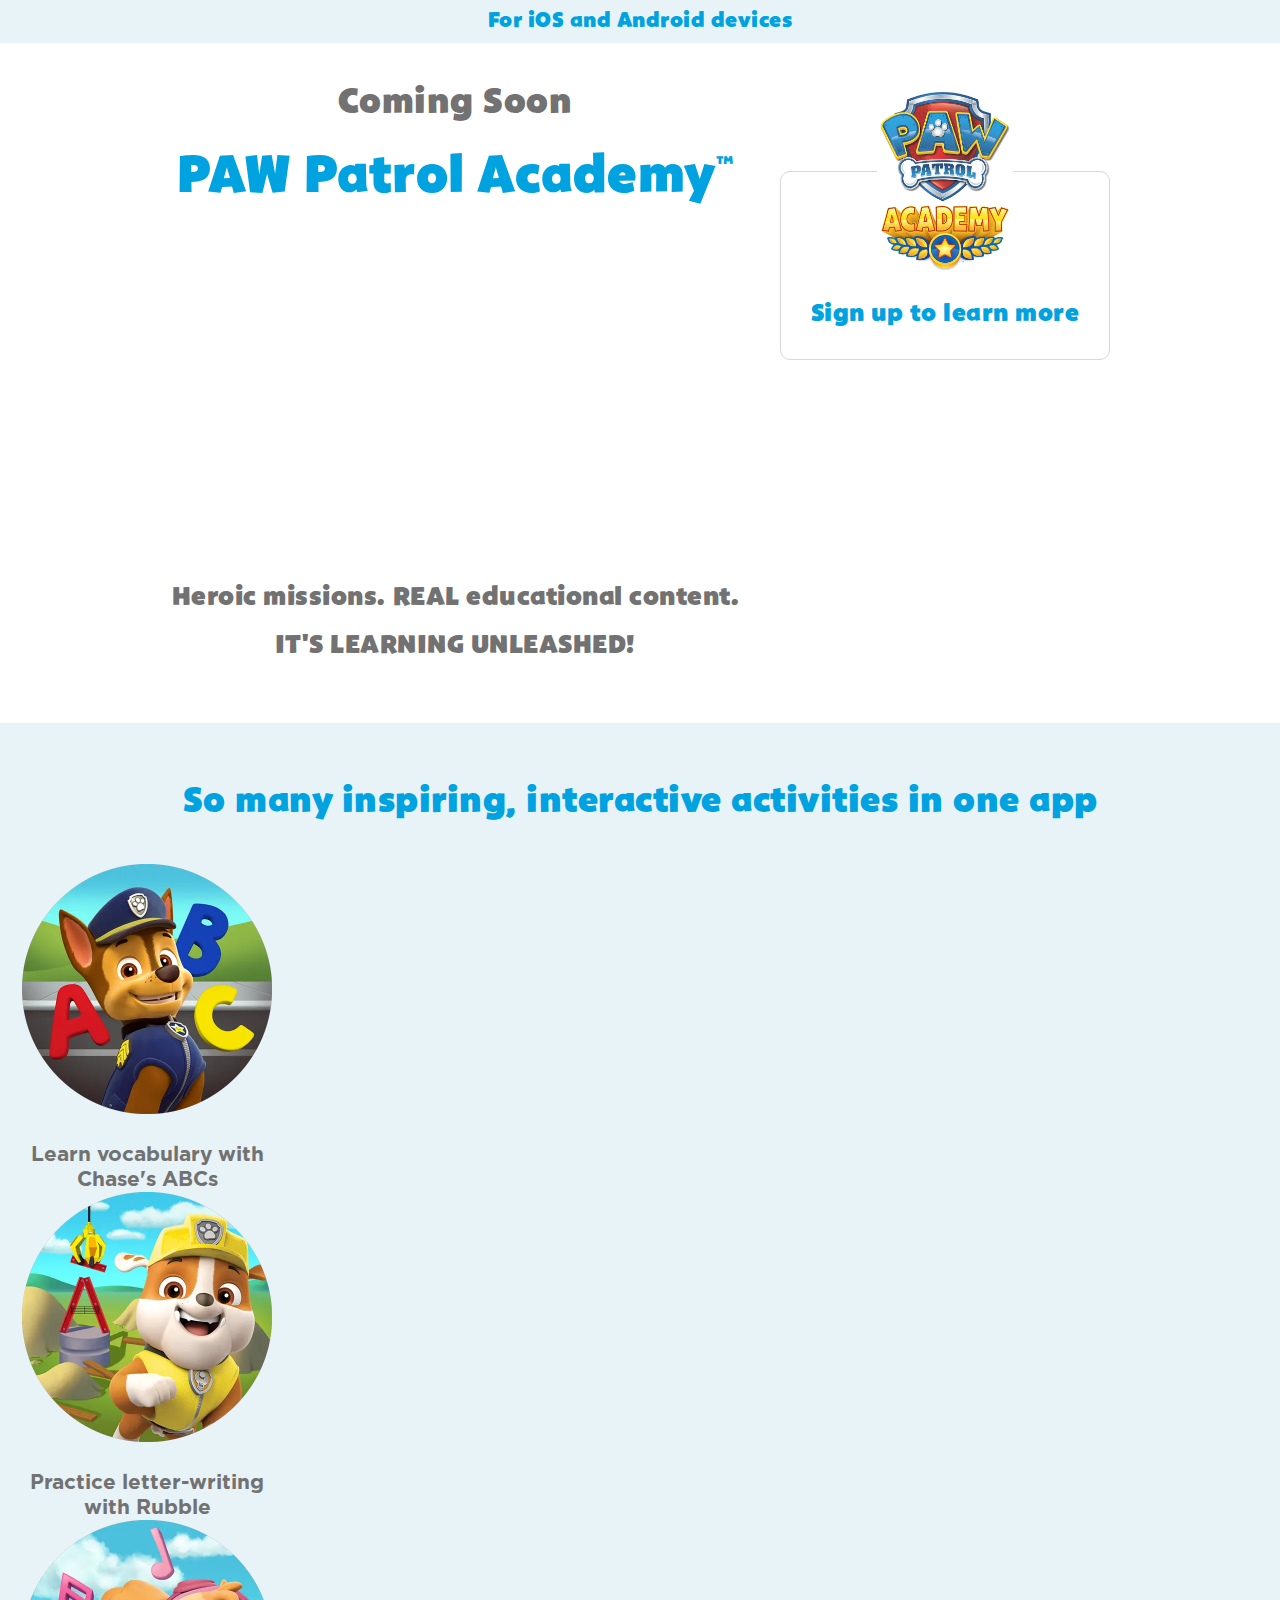
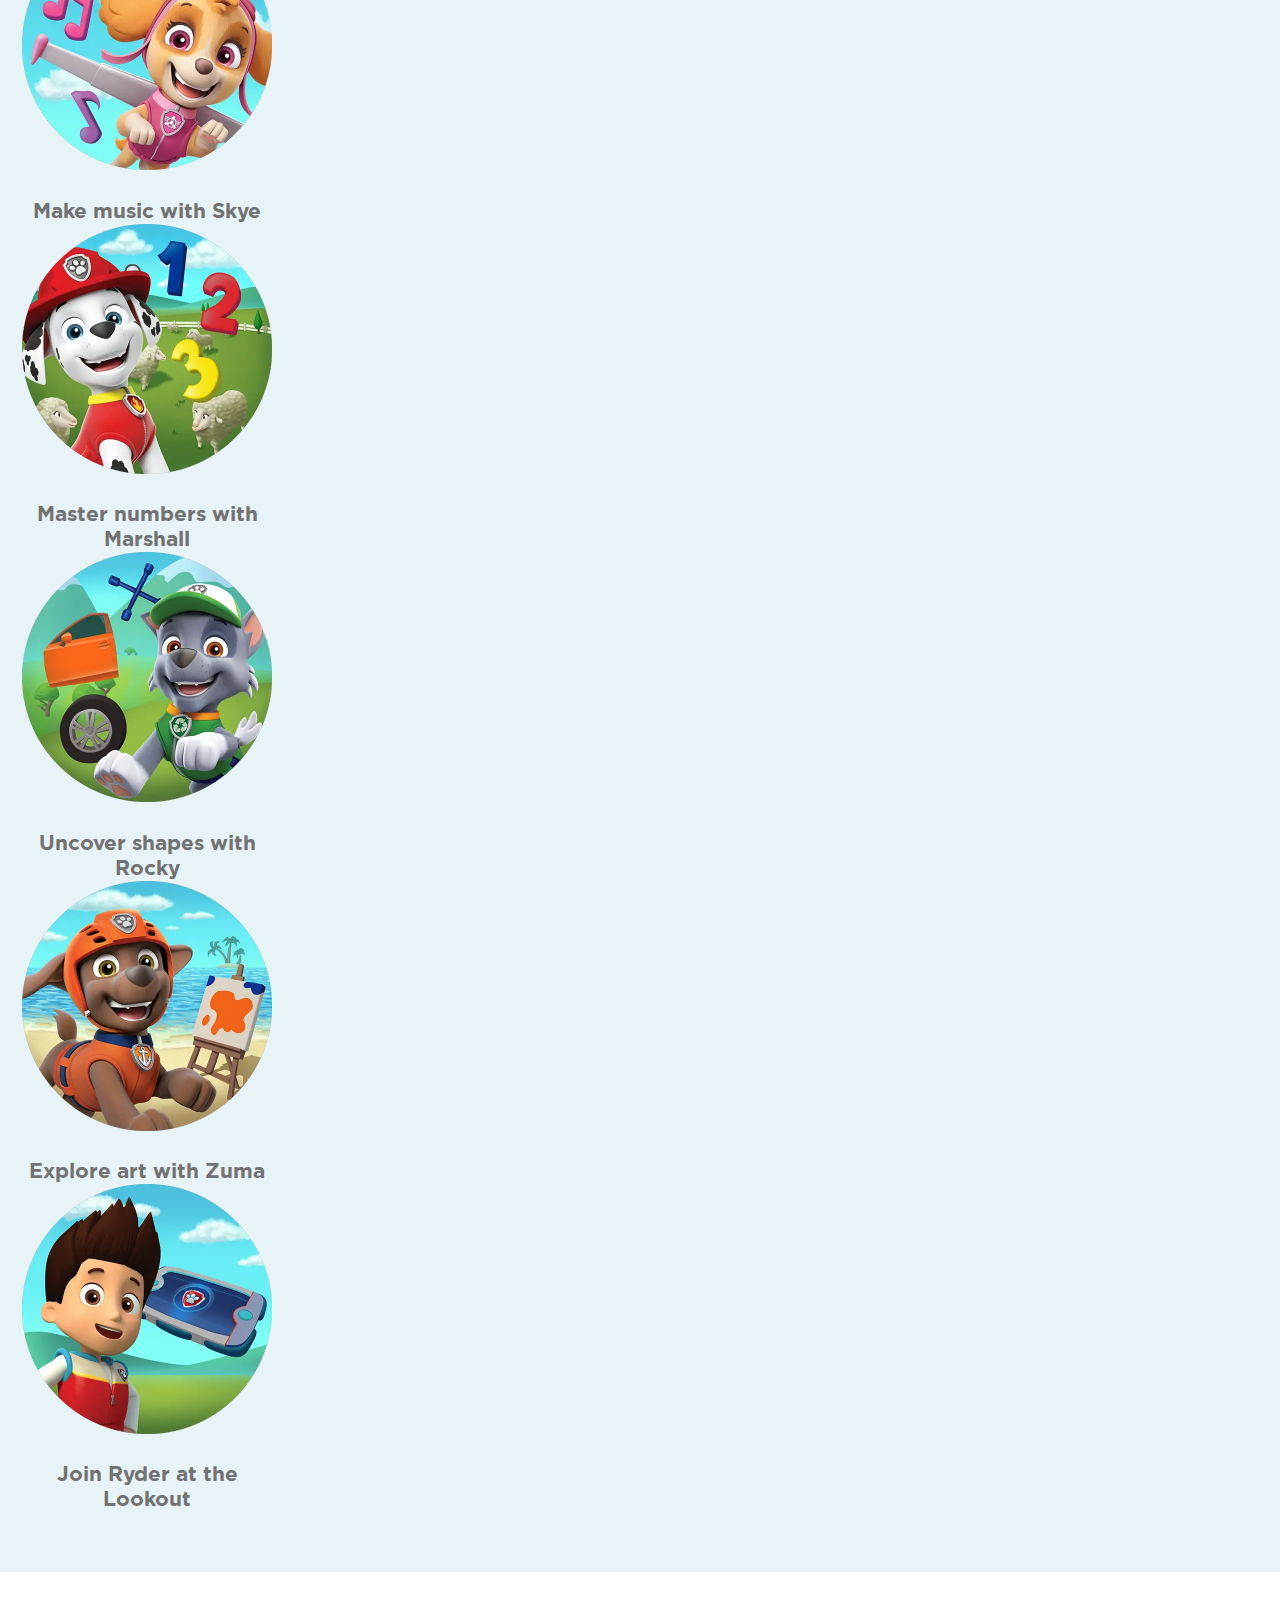
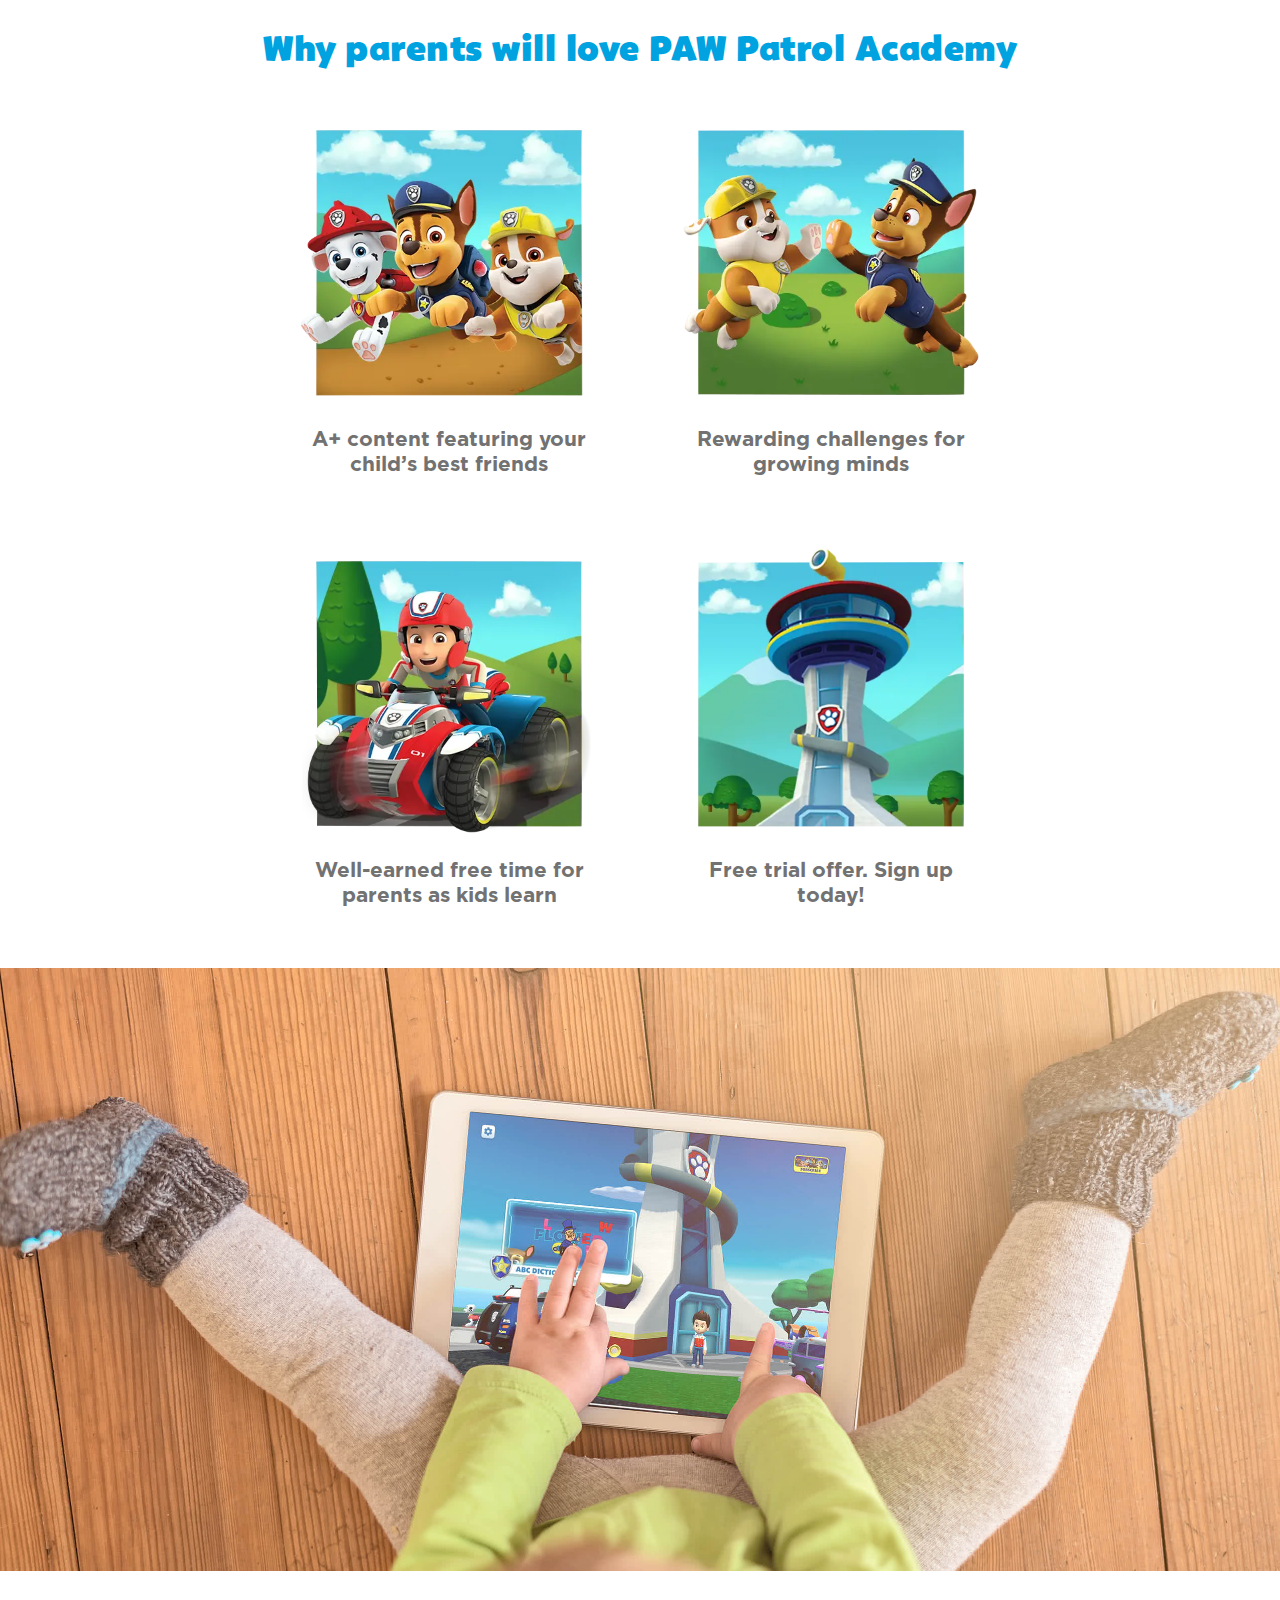
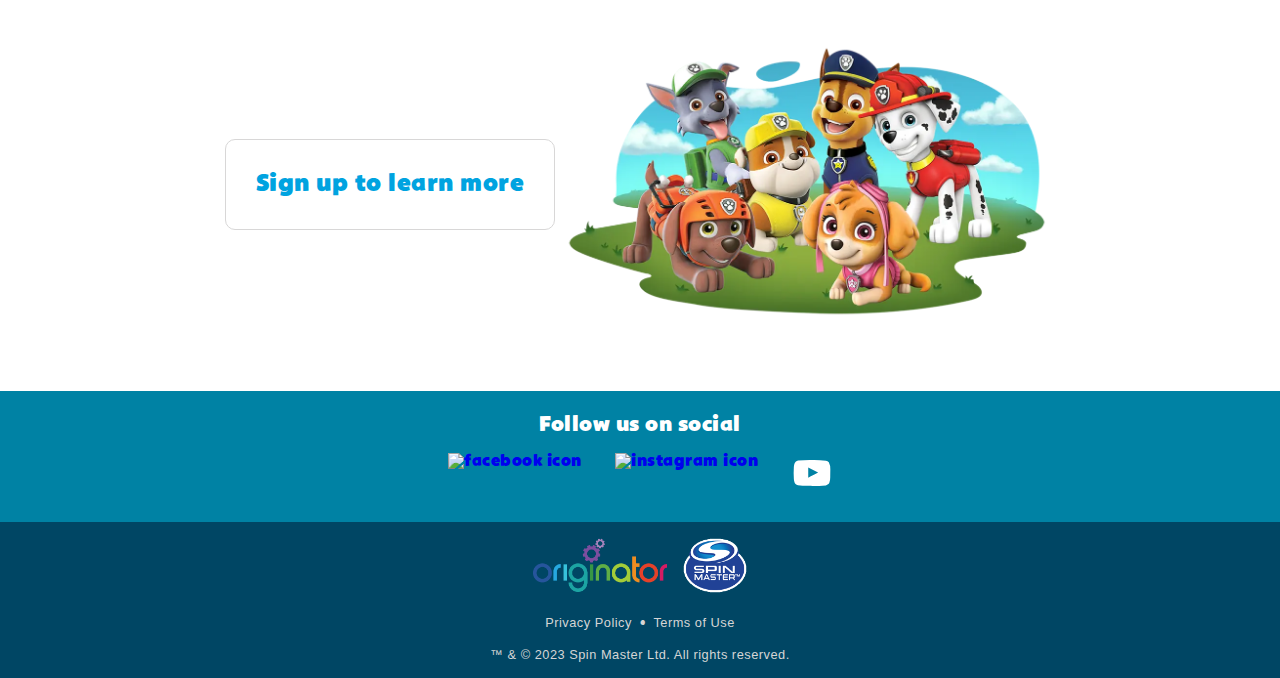
==== index.html @ 1e13a837 "replace legal line, add onetrust cookie consent script, add initial styling for cookie consent" ====
<!DOCTYPE html>
<html lang="en">
<head>
    <!-- Google Tag Manager -->
    <script>(function(w,d,s,l,i){w[l]=w[l]||[];w[l].push({'gtm.start':
        new Date().getTime(),event:'gtm.js'});var f=d.getElementsByTagName(s)[0],
        j=d.createElement(s),dl=l!='dataLayer'?'&l='+l:'';j.async=true;j.src=
        'https://www.googletagmanager.com/gtm.js?id='+i+dl;f.parentNode.insertBefore(j,f);
        })(window,document,'script','dataLayer','GTM-PC2MQN3');</script>
        <!-- End Google Tag Manager -->
    <meta charset="UTF-8">
    <meta http-equiv="X-UA-Compatible" content="IE=edge">
    <meta name="viewport" content="width=device-width, initial-scale=1.0">
    <meta name="description" content="PAW Patrol Academy for iOS and Android. REAL Educational content. It's learning unleashed!">
    <title>PAW Patrol Academy</title>
    <meta name="viewport" content="width=device-width, initial-scale=1" />
    <link href="./styles/styles.css" rel="stylesheet">
    <link rel="icon" type="image/x-icon" href="https://www.pawpatrolacademy.com/assets/images/favicon.ico" />
	<link rel="stylesheet" type="text/css" href="https://cdn.jsdelivr.net/npm/slick-carousel@1.8.1/slick/slick.css"/>
	<script type="text/javascript" src="//code.jquery.com/jquery-1.11.0.min.js" defer></script>
	<script type="text/javascript" src="//code.jquery.com/jquery-migrate-1.2.1.min.js" defer></script>
	<script type="text/javascript" src="https://cdn.jsdelivr.net/npm/slick-carousel@1.8.1/slick/slick.min.js" defer></script>
</head>
<body>
    <!-- Google Tag Manager (noscript) -->
    <noscript><iframe src="https://www.googletagmanager.com/ns.html?id=GTM-PC2MQN3"
    height="0" width="0" style="display:none;visibility:hidden"></iframe></noscript>
    <!-- End Google Tag Manager (noscript) -->
    <div class="alert-bar">
        <p class="alert-bar__text">
            For iOS and Android devices
        </p>
    </div>
    <header class="header">        
        <div class="header__info">
            <h2 class="header__info-date">Coming Soon</h2>
            <h1 class="header__info-title">PAW Patrol Academy<span class="header__info-title--tm">&trade;</span></h1>
            <img class="header__info-logo" src="./assets/images/logo/logo-paw-patrol-academy-smaller.webp" alt="PAW Patrol Academy logo" />
            <div class="header__info-content">
                <div class="header__info-subtitle-group">
                    <p class="header__info-subtitle">Heroic missions. </p>
                    <p class="header__info-subtitle">REAL educational content.</p>
                </div>
                <!-- <img class="header__info-video" width="800" height="450" src="./assets/images/video/video-placeholder-paw.webp" alt="video screenshot" /> -->
                <iframe class="header__info-video" width="800" height="450" src="https://www.youtube-nocookie.com/embed/TynJR_juXmk?rel=0&enablejsapi=1&modestbranding=1" title="YouTube video player" frameborder="0" allow="accelerometer; autoplay; clipboard-write; encrypted-media; gyroscope; picture-in-picture; web-share" allowfullscreen></iframe>
                <p class="header__info-subtitle header__info-subtitle--last">It's learning unleashed!</p>
            </div>
        </div>
        <div class="header__form">
            <img class="header__form-logo" src="./assets/images/logo/logo-paw-patrol-academy-smaller.webp" alt="PAW Patrol Academy logo" />
            
            <div class="header__form-container">
                <h2 class="header__form-title">Sign up to learn more</h2>
                <!-- form embed -->
                <script src="//r2.dotdigital-pages.com/resources/sharing/embed.js?sharing=lp-embed&domain=r2.dotdigital-pages.com&id=7LSV-76A"></script>
                
            </div>
        </div>
    </header>

    <!-- ***** ACTIVITIES LIST SECTION (DESKTOP) ***** -->
    <section class="activities">
        <h2 class="activities__title">
            So many inspiring, interactive activities in&nbsp;one&nbsp;app
        </h2>
        <!-- <div class="activities__carousel-wrapper"> -->
            <div class="activities__carousel">
                <div class="activities__item">
                    <img class="activities__item-image" src="./assets/images/activities/learn-vocab.webp" alt="Learn vocabulary with Chase" />
                    <p class="activities__item-desc">Learn vocabulary with Chase's ABCs</p>
                </div>
                <div class="activities__item">
                    <img class="activities__item-image" src="./assets/images/activities/practice-letter-writing-with-rubble.webp" alt="Practice letter writing with Chase"/>
                    <p class="activities__item-desc">Practice letter-writing with Rubble</p>
                </div>
                <div class="activities__item">
                    <img class="activities__item-image" src="./assets/images/activities/make-music-with-skye.webp" alt="Making music with Skye" />
                    <p class="activities__item-desc">Make music with Skye</p>
                </div>
                <div class="activities__item">
                    <img class="activities__item-image" src="./assets/images/activities/master-umbers-with-marshall.webp" alt="Mastering numbers with Marshall" />
                    <p class="activities__item-desc">Master numbers with Marshall</p>
                </div>
                <div class="activities__item">
                    <img class="activities__item-image" src="./assets/images/activities/uncover-shapes-with-rocky.webp" alt="Shapes with Rocky" />
                    <p class="activities__item-desc">Uncover shapes with Rocky</p>
                </div>
                <div class="activities__item">
                    <img class="activities__item-image" src="./assets/images/activities/art-with-zuma.webp" alt="Art with Zuma" />
                    <p class="activities__item-desc">Explore art with Zuma</p>
                </div>
                <div class="activities__item">
                    <img class="activities__item-image" src="./assets/images/activities/ryder-at-the-lookout.webp" alt="Be on the lookout with Ryder" />
                    <p class="activities__item-desc">Join Ryder at the Lookout</p>
                </div>
            </div>
        <!-- </div> -->
    </section>

    <!-- ***** PARENTS WILL LOVE FEATURES SECTION ***** -->
    <section class="features">
        <h2 class="features__title">Why parents will love PAW&nbsp;Patrol&nbsp;Academy
        </h2>
        <div class="features__item-box">
            <div class="features__item">
                <img class="features__item-image" src="./assets/images/features/a-plus-content.webp" alt="A+ content with your child's best friends" />
                <p class="features__item-desc">A+ content featuring your child’s best friends</p>
            </div>
            <div class="features__item">
                <img class="features__item-image" src="./assets/images/features/rewarding-challenges.webp" alt="Rewarding challenges for the growing mind"/>
                <p class="features__item-desc">Rewarding challenges for growing minds</p>
            </div>
            <div class="features__item">
                <img class="features__item-image" src="./assets/images/features/well-earned-free-time.webp" alt="Free-time while your kids learn" />
                <p class="features__item-desc">Well-earned free time for parents as kids learn</p>
            </div>
            <div class="features__item">
                <img class="features__item-image" src="./assets/images/features/free-trial-offer-lookout.webp" alt="Free trial offer available" />
                <p class="features__item-desc">Free trial offer. Sign up today!</p>
            </div>
        </div>
    </section>

    <!-- ***** SIMPLE BANNER IMAGE ***** -->
    <section class="lifestyle">
        <img class="lifestyle__image" src="./assets/images/misc/LandingPage-KidWithApp.jpg" alt="Kids playing with the PAW Patrol Academy App"/>
    </section>

    <!-- BOTTOM FORM AREA -->
    <section class="bottom-form">
        <div class="header__form bottom-form__form">
            <img class="header__form-logo bottom-form__logo" src="#" alt="PAW Patrol Academy logo" />
            <div class="header__form-container">
                <h2 class="header__form-title">Sign up to learn more</h2>
                <!-- <h3 class="header__form-subtitle">For iOS and Android devices</h3> -->
                <!-- form embed -->
                <script src="//r2.dotdigital-pages.com/resources/sharing/embed.js?sharing=lp-embed&domain=r2.dotdigital-pages.com&id=7LSV-76V%2F%22"></script>
            </div>
        </div>
        <img class="bottom-form__image" src="./assets/images/misc/bottom-banner-paw.webp" alt="PAW Patrol Academy Artwork" />
    </section>

    <!-- FOOTER -->
    <footer class="footer">
        <div class="footer__social">
            <h3 class="footer__social-title">Follow us on social</h3>
            <div class="footer__social-box">
                <a href="https://www.facebook.com/profile.php?id=100090709899105" target="_blank" class="footer__social-link">
                    <img src="./assets/images/social/icon-facebook.svg" class="footer__social-icon" alt="facebook icon" />
                </a>
                <a href="https://www.instagram.com/pawpatrolacademy/" target="_blank" class="footer__social-link">
                    <img src="./assets/images/social/icon-instagram.svg" class="footer__social-icon" alt="instagram icon" />
                </a>
                <a href="https://www.youtube.com/channel/UC1-svEIqpWoIG6vw8MLdqsQ" target="_blank" class="footer__social-link">
                    <img src="./assets/images/social/icon-youtube.svg" class="footer__social-icon footer__social-icon--yt" alt="youtube icon" />
                </a>
            </div>
        </div>
        <div class="footer__logos-legal-box">
            
            <div class="footer__logos">
                <!-- <img src="./assets/images/awards/World_Propel_WebLandingPage_Spec_COPPA.webp" alt="COPPA badge"/> -->
                <a href="https://www.originatorkids.com/" target="_blank"><img class="footer__logos-image" src="./assets/images/logo/originator_logo.png" alt="Originator logo"/></a>
                <a href="https://www.spinmaster.com/" target="_blank"><img class="footer__logos-image" src="./assets/images/logo/Spin_Master_logo.gif" alt="Spin Master logo"/></a>
            </div>
            <div class="footer__links">
                <a href="https://www.spinmaster.com/en-US/legal/privacy-policy" target="_blank" class="footer__links-item">Privacy Policy</a>
                <div class="footer__links-divider">&bull;</div>
                <a href="https://www.spinmaster.com/en-US/legal/terms-of-use/" target="_blank" class="footer__links-item">Terms of Use</a>
            </div>
            <p class="footer__legal">&trade; & &copy; 2023 Spin Master Ltd. All rights reserved.</p>
        </div>
    </footer>

    <script type="text/javascript" src="./js/carousel.js" defer></script>
    <script type="text/javascript" src="./js/checkformsubmit.js" defer></script>
</body>
</html>
---- styles/styles.css ----
/* 
* common spacing per styleguide
* assumed 16px default font size
*/
@font-face {
  font-family: "PPBango";
  src: url("../assets/fonts/PPBango-Regular.otf") format("opentype");
  font-weight: 300;
  font-style: normal;
}
@font-face {
  font-family: "Bango Pro";
  src: url("../assets/fonts/bangopro.otf") format("opentype");
  font-weight: 300;
  font-style: normal;
}
@font-face {
  font-family: "Gotham Bold";
  src: url("../assets/fonts/gotham-bold.otf") format("opentype");
  font-weight: 300;
  font-style: normal;
}
* {
  box-sizing: border-box;
  padding: 0;
  margin: 0;
}

body, h1, h2, h3 {
  font-family: "PPBango", "Bango Pro", Arial, Helvetica, sans-serif;
  letter-spacing: 0.5px;
  color: rgb(114, 114, 114);
  font-weight: normal;
}

h1, h2, h3 {
  font-family: "PPBango", "Bango Pro", Arial, Helvetica, sans-serif;
}

.alert-bar {
  width: 100%;
  display: flex;
  flex-flow: row wrap;
  justify-content: center;
  align-items: center;
  background-color: #e8f3f7;
}
.alert-bar__text {
  color: #00a3e0;
  line-height: 1.3;
  font-size: 0.8rem;
  padding: 0.35rem 0;
}
@media screen and (min-width: 768px) {
  .alert-bar__text {
    font-size: 1rem;
    padding: 0.5rem 0;
  }
}
@media screen and (min-width: 1023px) {
  .alert-bar__text {
    font-size: 1.3rem;
  }
}

#onetrust-policy-text {
  color: rgb(114, 114, 114) !important;
  font-family: "Gotham Bold", Arial, Helvetica, sans-serif !important;
}

#onetrust-button-group button {
  border-radius: 100px;
  font-weight: 300;
  letter-spacing: 1px;
}

.header {
  display: flex;
  flex-flow: column nowrap;
  align-items: center;
  padding-bottom: 2.5rem;
}
@media screen and (min-width: 768px) {
  .header {
    padding-bottom: 3.75rem;
  }
}
@media screen and (min-width: 1023px) {
  .header {
    flex-flow: row nowrap;
    align-items: flex-start;
    justify-content: center;
    gap: 40px;
  }
}
.header__info {
  max-width: 20rem;
  display: flex;
  flex-flow: column nowrap;
  align-items: center;
  gap: 0.9375rem;
  padding: 0.9375rem 0;
}
@media screen and (min-width: 768px) {
  .header__info {
    max-width: 35.125rem;
    padding: 1.625rem 0 2.5rem;
    gap: 1.4rem;
  }
}
@media screen and (min-width: 1023px) {
  .header__info {
    max-width: 600px;
    padding: 2.5rem 0 0;
  }
}
.header__info-date {
  font-weight: normal;
  font-size: 1.625rem;
  color: #00a3e0;
  text-transform: uppercase;
}
@media screen and (min-width: 768px) {
  .header__info-date {
    font-size: 2.1875rem;
  }
}
@media screen and (min-width: 1023px) {
  .header__info-date {
    text-transform: none;
    color: rgb(114, 114, 114);
  }
}
.header__info-title {
  display: none;
}
@media screen and (min-width: 1023px) {
  .header__info-title {
    display: block;
    color: #00a3e0;
    font-size: 3.234375rem;
  }
}
.header__info-title--tm {
  font-size: 50%;
  vertical-align: text-top;
}
.header__info-logo {
  width: 10.5rem;
  -o-object-fit: contain;
     object-fit: contain;
}
@media screen and (min-width: 768px) {
  .header__info-logo {
    width: 11.5rem;
  }
}
@media screen and (min-width: 1023px) {
  .header__info-logo {
    display: none;
  }
}
.header__info-content {
  display: flex;
  flex-flow: column nowrap;
  align-items: center;
  gap: 0.9375rem;
}
.header__info-video {
  width: 100%;
  min-width: 20rem;
  height: auto;
  -o-object-fit: contain;
     object-fit: contain;
  -o-object-position: left top;
     object-position: left top;
  aspect-ratio: 16/9;
  border-radius: 0.7rem;
  margin: 0.46875rem 0;
  background-color: white;
}
@media screen and (min-width: 768px) {
  .header__info-video {
    min-width: 35.125rem;
    width: 562px;
    height: 316px;
  }
}
@media screen and (min-width: 1023px) {
  .header__info-video {
    width: 570px;
    height: 321px;
  }
}
.header__info-subtitle {
  font-size: 1.2188rem;
  line-height: 1.3;
}
@media screen and (min-width: 768px) {
  .header__info-subtitle {
    font-size: 1.6rem;
  }
}
.header__info-subtitle-group {
  display: flex;
  flex-flow: column wrap;
  align-items: center;
}
@media screen and (min-width: 1023px) {
  .header__info-subtitle-group {
    order: 1;
    flex-flow: row nowrap;
    gap: 0.5rem;
  }
}
.header__info-subtitle--last {
  text-transform: uppercase;
}
@media screen and (min-width: 1023px) {
  .header__info-subtitle--last {
    order: 1;
  }
}
.header__form {
  max-width: 20rem;
  border: 1px solid rgb(216, 215, 215);
  border-radius: 10px;
  margin: 0.46875rem 0;
  padding: 1.875rem 1.875rem;
  position: relative;
  background-color: white;
}
@media screen and (min-width: 768px) {
  .header__form {
    max-width: 36.5625rem;
  }
}
@media screen and (min-width: 1023px) {
  .header__form:not(.bottom-form__form) {
    margin-top: 8rem;
    padding-top: 8rem;
  }
}
.header__form-logo {
  display: none;
}
@media screen and (min-width: 1023px) {
  .header__form-logo:not(.bottom-form__logo) {
    display: block;
    width: 8.5rem;
    margin: 0 auto;
    position: absolute;
    top: -5rem;
    left: 50%;
    transform: translateX(-50%);
  }
}
.header__form-container {
  display: flex;
  flex-flow: column nowrap;
  align-items: center;
  gap: 0.9375rem;
}
.header__form-title {
  font-size: 1.4063rem;
  color: #00a3e0;
}
@media screen and (min-width: 768px) {
  .header__form-title {
    font-size: 1.5rem;
  }
}
.header__form-subtitle {
  font-size: 1rem;
  color: #00a3e0;
}
@media screen and (min-width: 768px) {
  .header__form-subtitle {
    font-size: 1rem;
  }
}

.activities {
  padding: 2.5rem 0;
  background-color: #e8f3f7;
  overflow: hidden;
}
@media screen and (min-width: 768px) {
  .activities {
    padding: 3.75rem 0;
  }
}
.activities__title {
  width: 21.875rem;
  margin: 0 auto 2.5rem;
  font-size: 1.625rem;
  text-align: center;
  line-height: 1.15;
  color: #00a3e0;
}
@media screen and (min-width: 768px) {
  .activities__title {
    width: 36.375rem;
    font-size: 2.1875rem;
    margin-bottom: 2.5rem;
  }
}
@media screen and (min-width: 1023px) {
  .activities__title {
    width: auto;
    padding: 0 2rem;
  }
}
.activities__carousel-hack {
  display: flex;
  flex-flow: row nowrap;
}
.activities__item {
  width: 12.5rem;
  margin: 0 0.9375rem;
  text-align: center;
}
@media screen and (min-width: 768px) {
  .activities__item {
    width: 15.625rem;
    margin: 0 1.4rem;
  }
}
.activities__item-image {
  width: 100%;
  margin-bottom: 0.9375rem;
}
@media screen and (min-width: 768px) {
  .activities__item-image {
    margin-bottom: 1.4rem;
  }
}
.activities__item-desc {
  font-size: 1.1rem;
  font-family: "Gotham Bold", Arial;
  letter-spacing: normal;
  color: inherit;
}
@media screen and (min-width: 768px) {
  .activities__item-desc {
    font-size: 1.3rem;
  }
}

.features {
  padding: 2.5rem 0;
  display: flex;
  flex-direction: column;
  align-items: center;
  gap: 1.5rem;
  overflow: hidden;
}
@media screen and (min-width: 768px) {
  .features {
    padding: 3.75rem 0;
    gap: 2.5rem;
  }
}
.features__title {
  width: 20rem;
  font-size: 1.625rem;
  text-align: center;
  line-height: 1.15;
  color: #00a3e0;
}
@media screen and (min-width: 768px) {
  .features__title {
    width: auto;
    margin: 0 2rem;
    font-size: 2.1875rem;
  }
}
.features__item {
  width: 18.125rem;
  display: flex;
  flex-flow: column nowrap;
  align-items: center;
  gap: 0.9375rem;
}
.features__item-box {
  display: flex;
  flex-flow: row wrap;
  justify-content: center;
  gap: 2.34375rem;
  max-width: 450px;
}
@media screen and (min-width: 768px) {
  .features__item-box {
    gap: 4.21875rem 1.875rem;
    max-width: 1000px;
  }
}
@media screen and (min-width: 768px) {
  .features__item {
    width: 22rem;
  }
}
.features__item-image {
  width: 85%;
  -o-object-fit: contain;
     object-fit: contain;
}
.features__item-desc {
  text-align: center;
  font-size: 1.25rem;
  font-family: "Gotham Bold", Arial;
  letter-spacing: normal;
  color: inherit;
}
@media screen and (min-width: 768px) {
  .features__item-desc {
    padding: 0 2rem;
    font-size: 1.3rem;
  }
}

.lifestyle {
  margin: 0;
  padding: 0;
  border: 0;
}
.lifestyle__image {
  width: 100%;
  height: 203px;
  -o-object-fit: cover;
     object-fit: cover;
}
@media screen and (min-width: 768px) {
  .lifestyle__image {
    height: 319px;
  }
}
@media screen and (min-width: 1023px) {
  .lifestyle__image {
    height: 603px;
  }
}

.bottom-form {
  display: flex;
  flex-flow: column nowrap;
  align-items: center;
  padding: 2.5rem 0;
}
@media screen and (min-width: 768px) {
  .bottom-form {
    padding: 3.75rem 0;
  }
}
@media screen and (min-width: 1023px) {
  .bottom-form {
    flex-flow: row nowrap;
    justify-content: center;
  }
}
.bottom-form__image {
  display: none;
}
@media screen and (min-width: 1023px) {
  .bottom-form__image {
    display: initial;
    max-width: 500px;
    -o-object-fit: contain;
       object-fit: contain;
  }
}

.footer {
  display: flex;
  flex-flow: column nowrap;
  align-items: center;
}
.footer__social {
  background: #0082A4;
  padding: 1.40625rem;
  width: 100%;
  text-align: center;
}
.footer__social-title {
  color: white;
}
@media screen and (min-width: 768px) {
  .footer__social-title {
    font-size: 130%;
  }
}
.footer__social-box {
  display: flex;
  flex-flow: row wrap;
  justify-content: center;
  gap: 1.875rem;
  margin-top: 0.9375rem;
}
@media screen and (min-width: 768px) {
  .footer__social-box {
    gap: 2.1rem;
  }
}
.footer__social-link {
  text-decoration: none;
}
.footer__social-icon {
  height: 30px;
  -o-object-fit: contain;
     object-fit: contain;
}
@media screen and (min-width: 768px) {
  .footer__social-icon {
    height: 40px;
  }
}
.footer__social-icon--yt {
  filter: invert(100%) sepia(14%) saturate(602%) hue-rotate(232deg) brightness(118%) contrast(100%);
}
.footer__logos-legal-box {
  display: flex;
  flex-flow: column nowrap;
  justify-content: center;
  align-items: center;
  width: 100%;
  padding: 0 1.5rem;
  background-color: #004664;
  color: rgb(213, 213, 213);
}
.footer__links {
  display: flex;
  flex-flow: row wrap;
  align-items: center;
  justify-content: center;
  gap: 0.5rem;
  margin: 1rem 0 0;
  font-size: 0.8rem;
}
.footer__links-item {
  font-family: Arial, Helvetica, sans-serif;
  font-size: 0.8rem;
  text-decoration: none;
  color: rgb(213, 213, 213);
}
@media screen and (max-width: 320px) {
  .footer__links-divider {
    display: none;
  }
}
.footer__legal {
  font-family: Arial, Helvetica, sans-serif;
  font-size: 0.8rem;
  margin: 1rem;
  text-align: center;
}
.footer__logos {
  margin-top: 1rem;
  padding: 0;
  display: flex;
  flex-flow: row wrap;
  gap: 1rem;
  justify-content: center;
  align-items: center;
}
.footer__logos-image {
  height: 50px;
}
@media screen and (min-width: 768px) {
  .footer__logos-image {
    height: 55px;
  }
}/*# sourceMappingURL=styles.css.map */
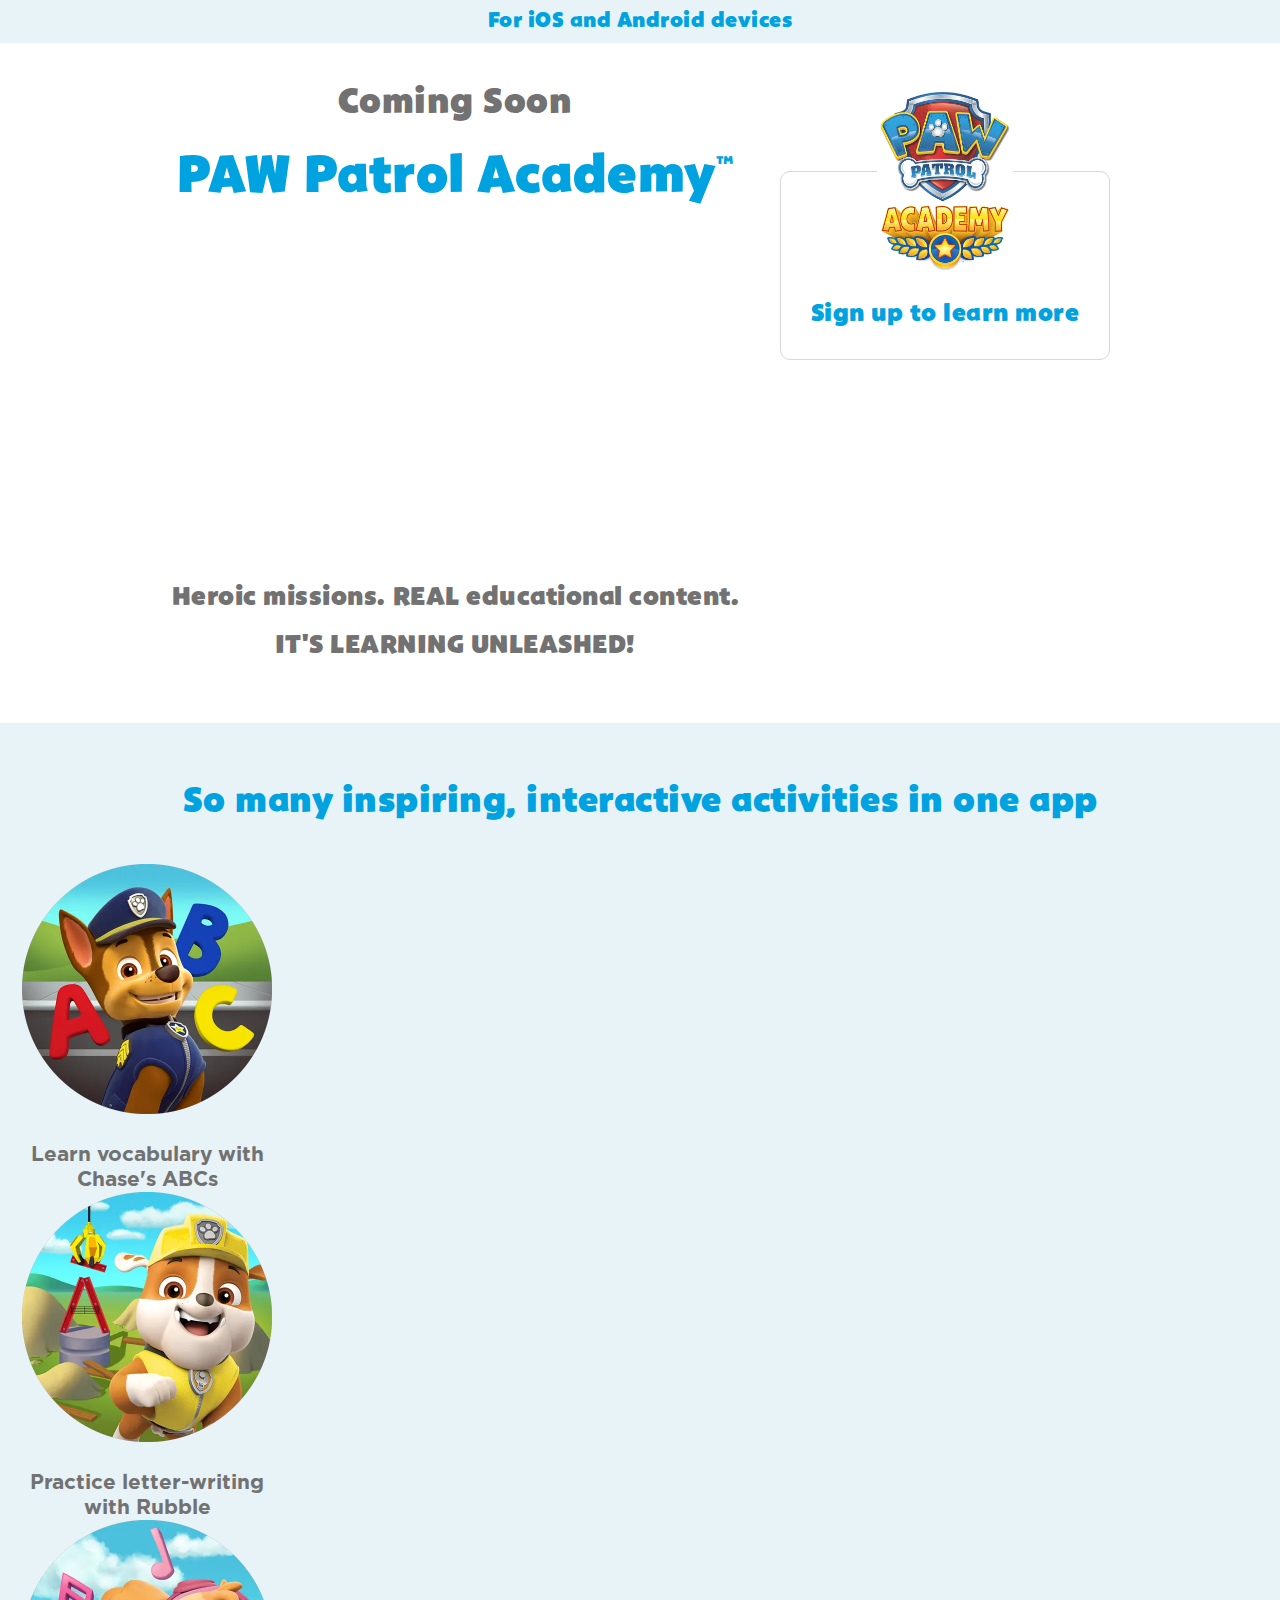
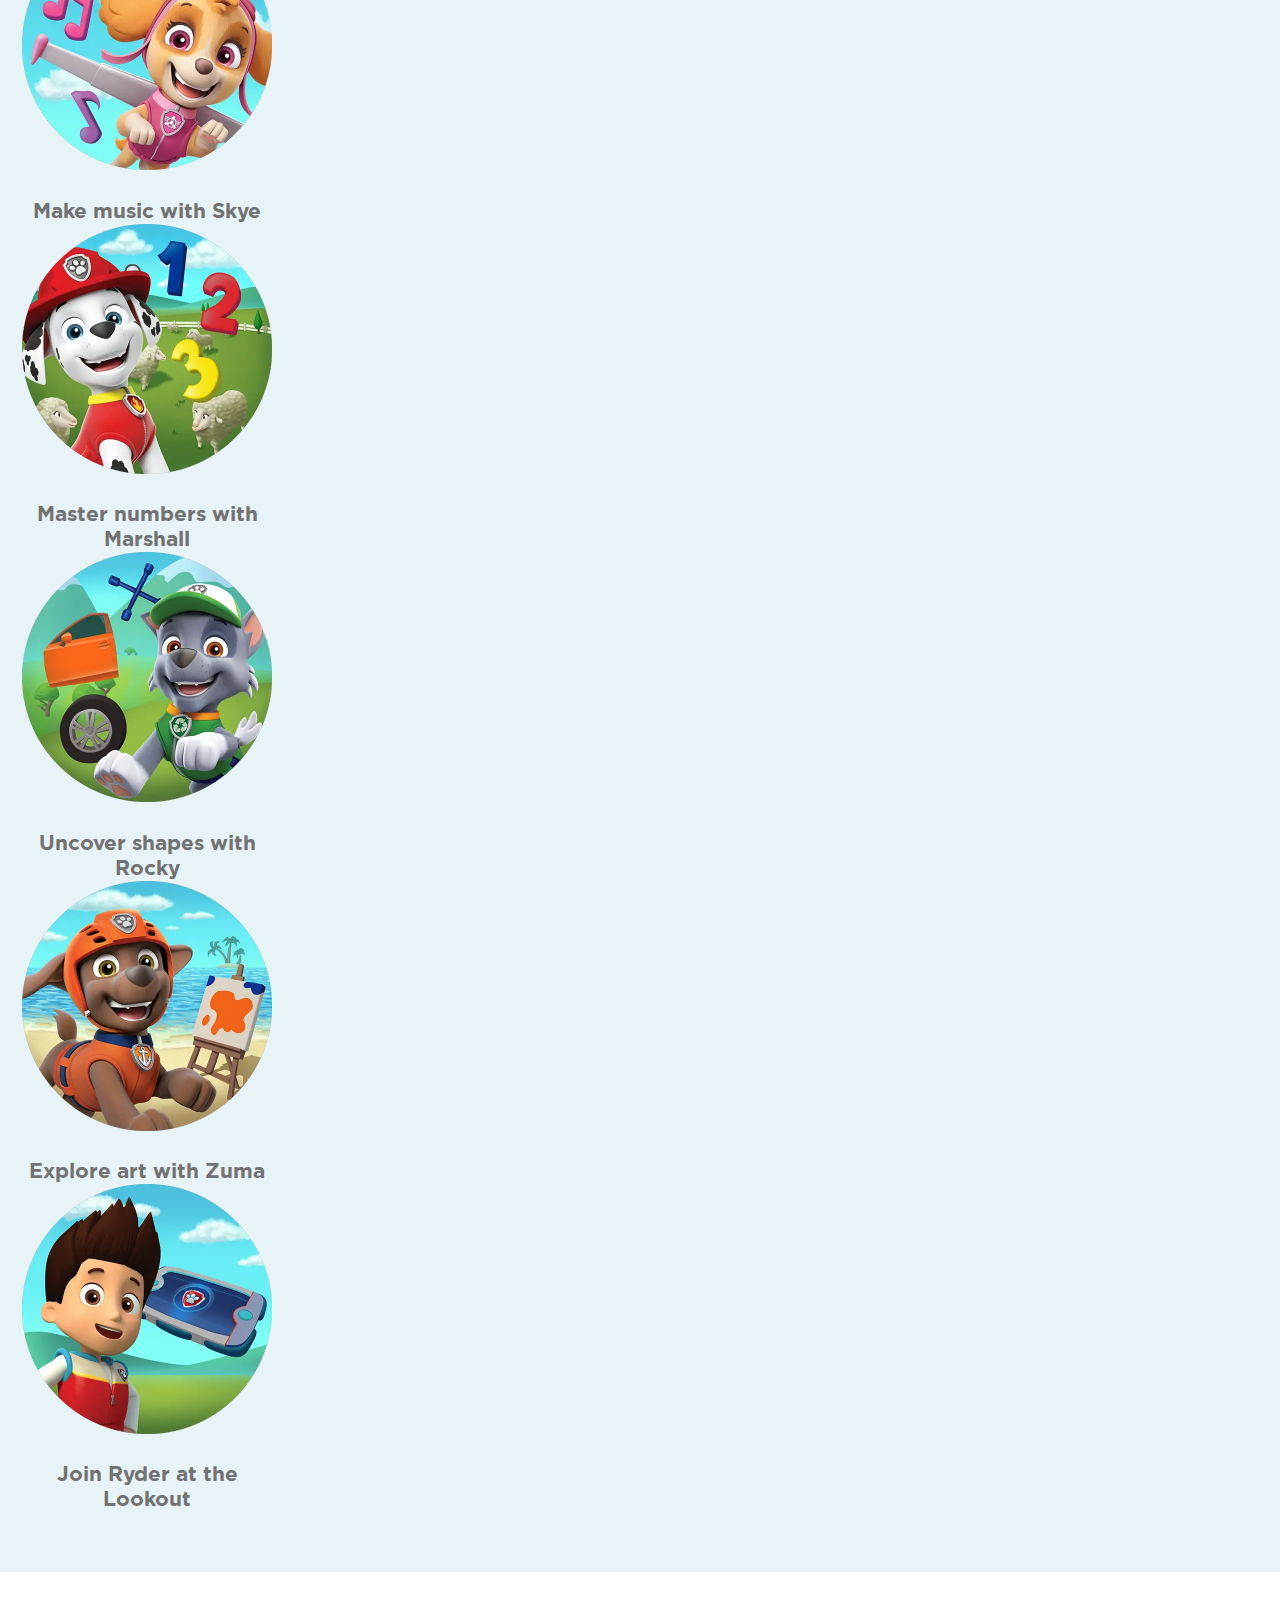
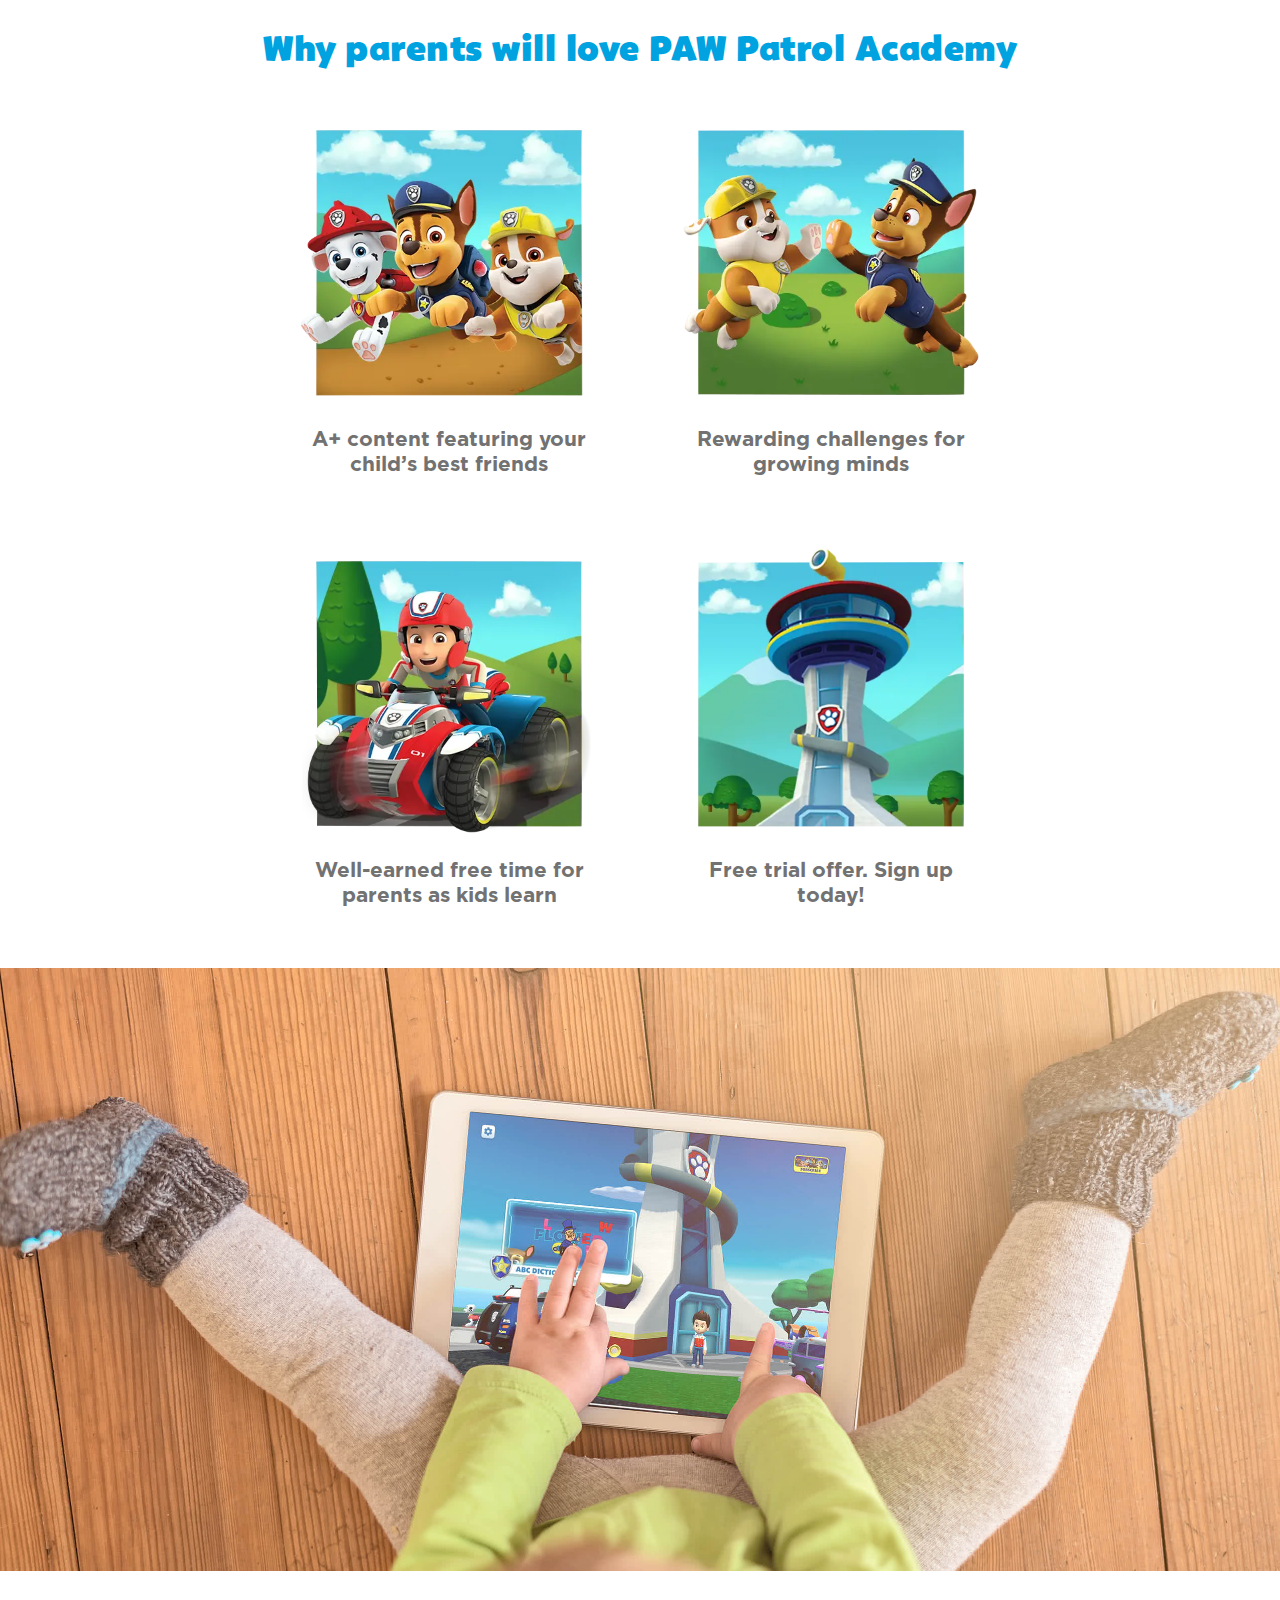
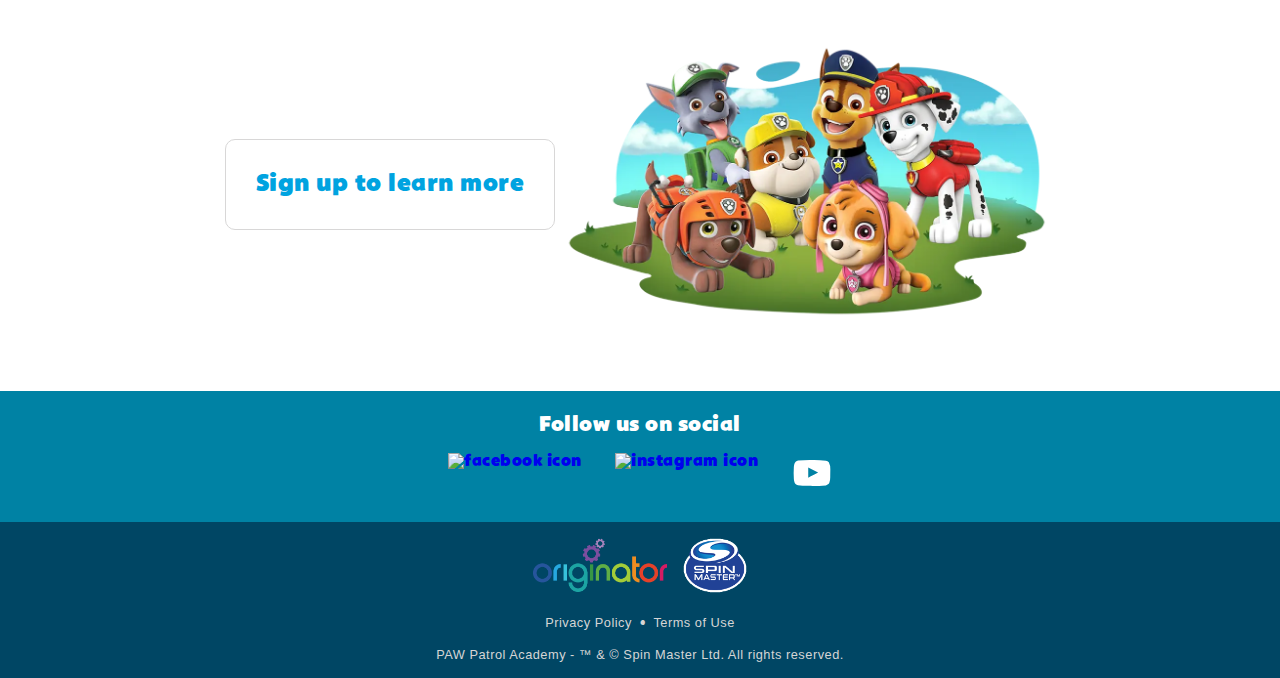
==== commit 2927d386: "update gtm and onetrust embeds to support changes, update gtm embed so it won't be blocked by onetru" ====
--- a/index.html
+++ b/index.html
@@ -1,13 +1,22 @@
 <!DOCTYPE html>
 <html lang="en">
 <head>
+    <!-- OneTrust Cookies Consent Notice start for www.pawpatrolacademy.com -->
+    <script type="text/javascript" src="https://cdn.cookielaw.org/consent/3f42219d-2f13-4404-b923-9d055a68d5d7/OtAutoBlock.js" ></script>
+    <!-- <script data-ot-ignore src="https://www.youtube.com/iframe_api"></script> -->
+    <script src="https://cdn.cookielaw.org/scripttemplates/otSDKStub.js"  type="text/javascript" charset="UTF-8" data-domain-script="3f42219d-2f13-4404-b923-9d055a68d5d7" ></script>
+    <script type="text/javascript">
+        function OptanonWrapper() { }
+    </script>
+    <!-- OneTrust Cookies Consent Notice end for www.pawpatrolacademy.com -->
+
     <!-- Google Tag Manager -->
     <script>(function(w,d,s,l,i){w[l]=w[l]||[];w[l].push({'gtm.start':
         new Date().getTime(),event:'gtm.js'});var f=d.getElementsByTagName(s)[0],
-        j=d.createElement(s),dl=l!='dataLayer'?'&l='+l:'';j.async=true;j.src=
+        j=d.createElement(s),dl=l!='dataLayer'?'&l='+l:''; j.setAttributeNode(d.createAttribute('data-ot-ignore')); j.async=true;j.src=
         'https://www.googletagmanager.com/gtm.js?id='+i+dl;f.parentNode.insertBefore(j,f);
         })(window,document,'script','dataLayer','GTM-PC2MQN3');</script>
-        <!-- End Google Tag Manager -->
+    <!-- End Google Tag Manager -->
     <meta charset="UTF-8">
     <meta http-equiv="X-UA-Compatible" content="IE=edge">
     <meta name="viewport" content="width=device-width, initial-scale=1.0">
@@ -168,7 +177,7 @@
                 <div class="footer__links-divider">&bull;</div>
                 <a href="https://www.spinmaster.com/en-US/legal/terms-of-use/" target="_blank" class="footer__links-item">Terms of Use</a>
             </div>
-            <p class="footer__legal">&trade; & &copy; 2023 Spin Master Ltd. All rights reserved.</p>
+            <p class="footer__legal">PAW Patrol Academy - &trade; & &copy; Spin Master Ltd. All rights reserved.</p>
         </div>
     </footer>
 
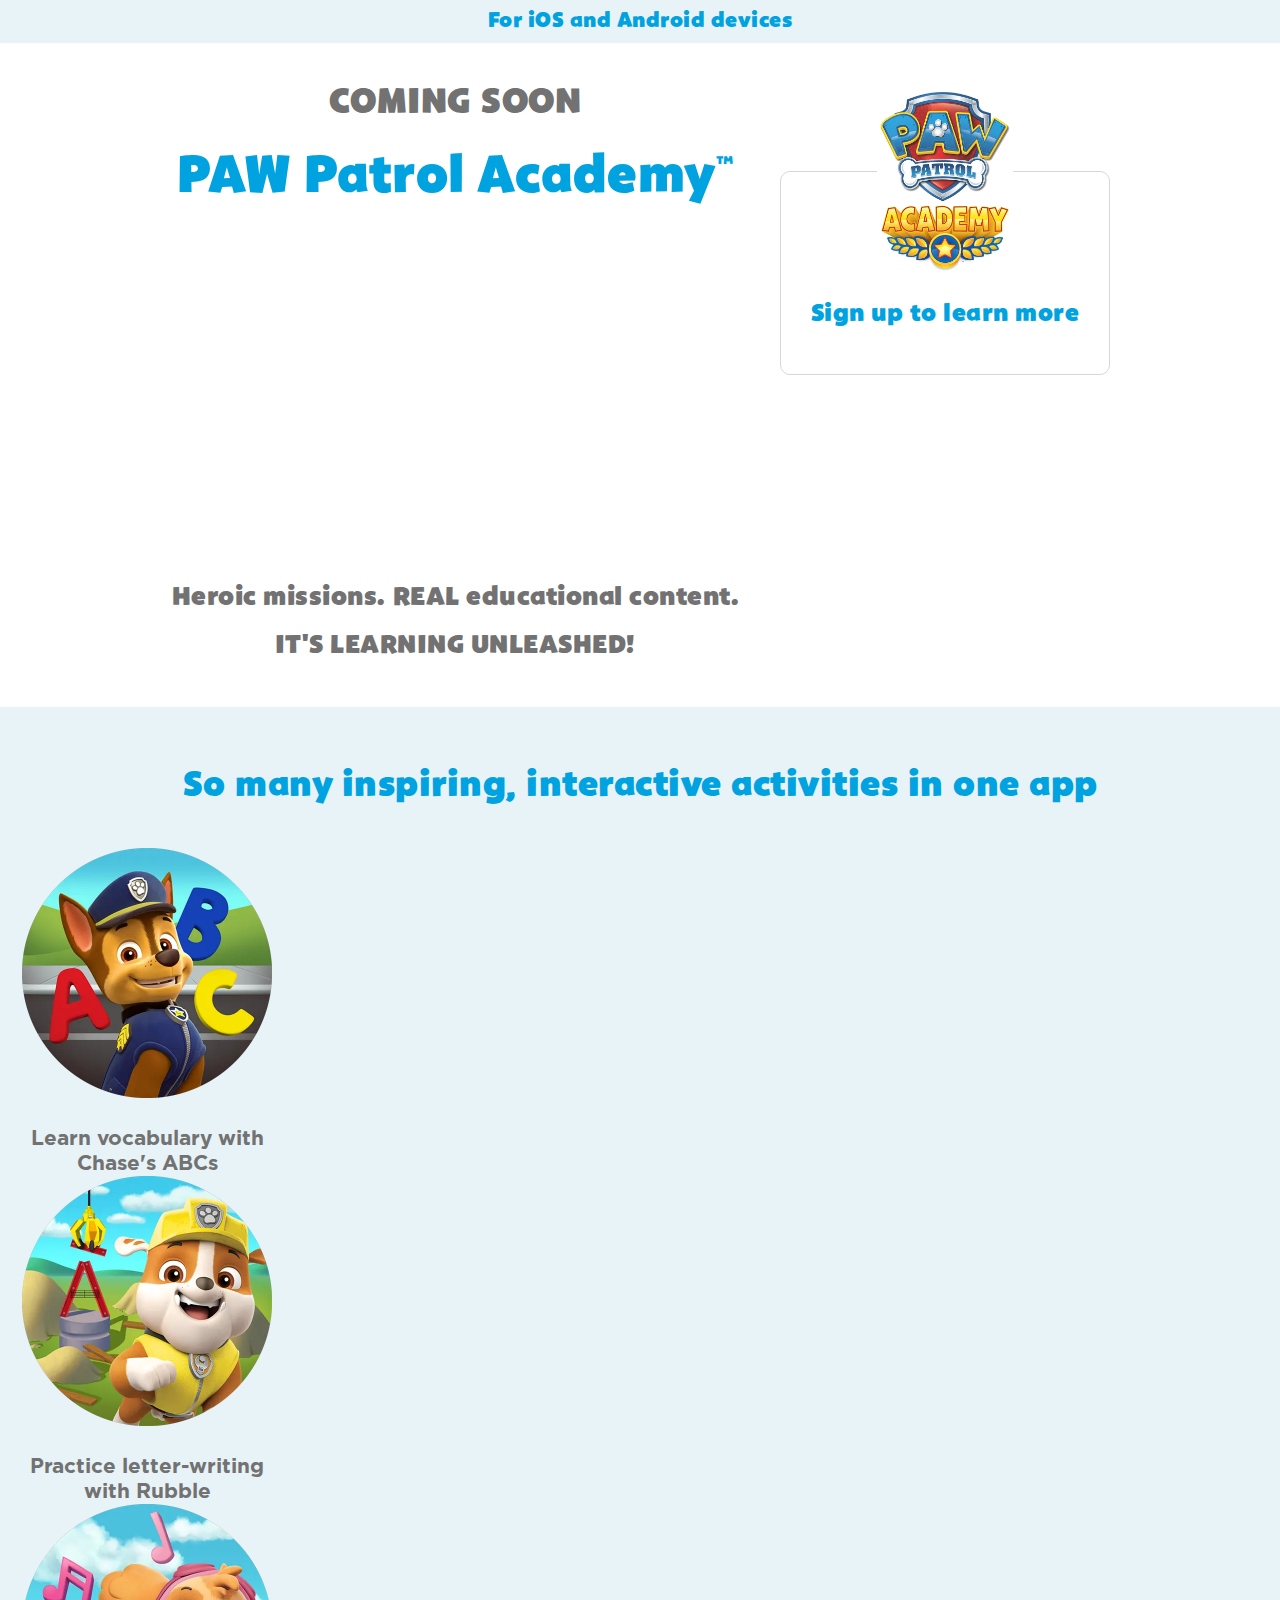
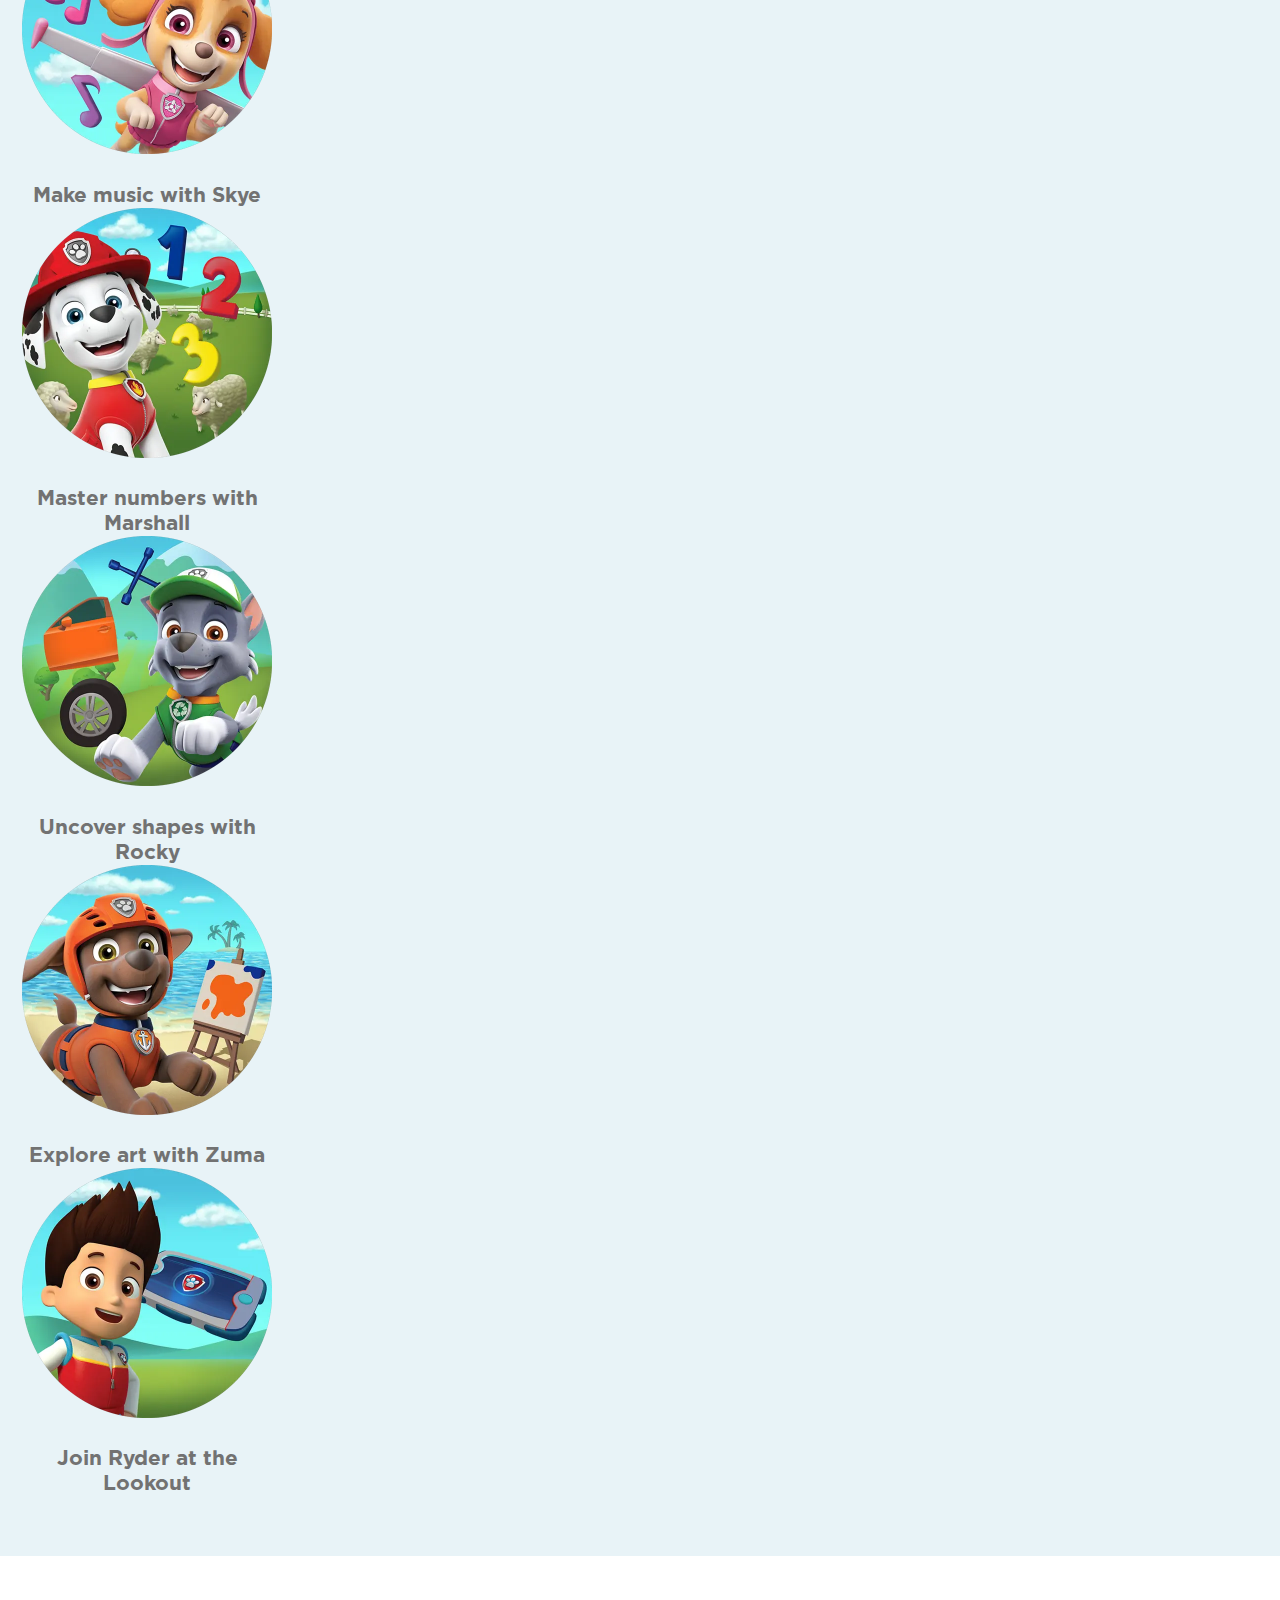
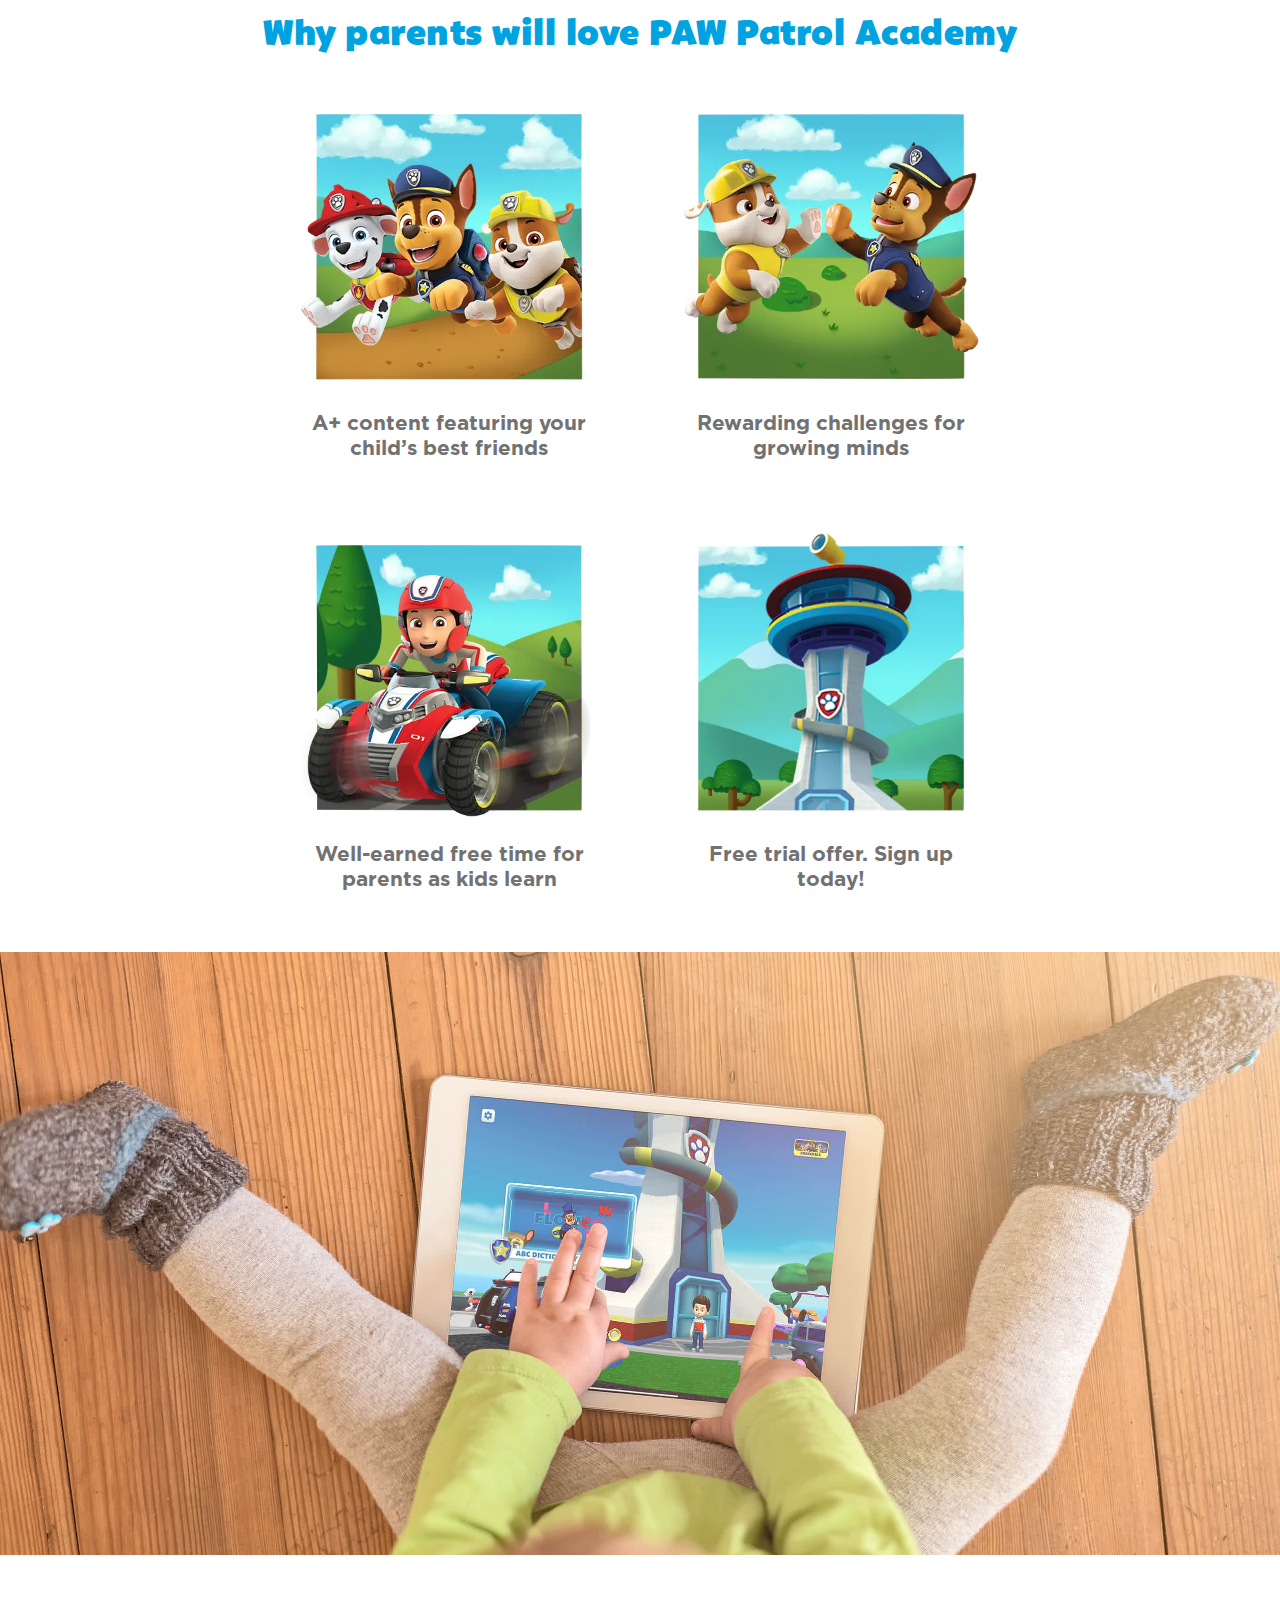
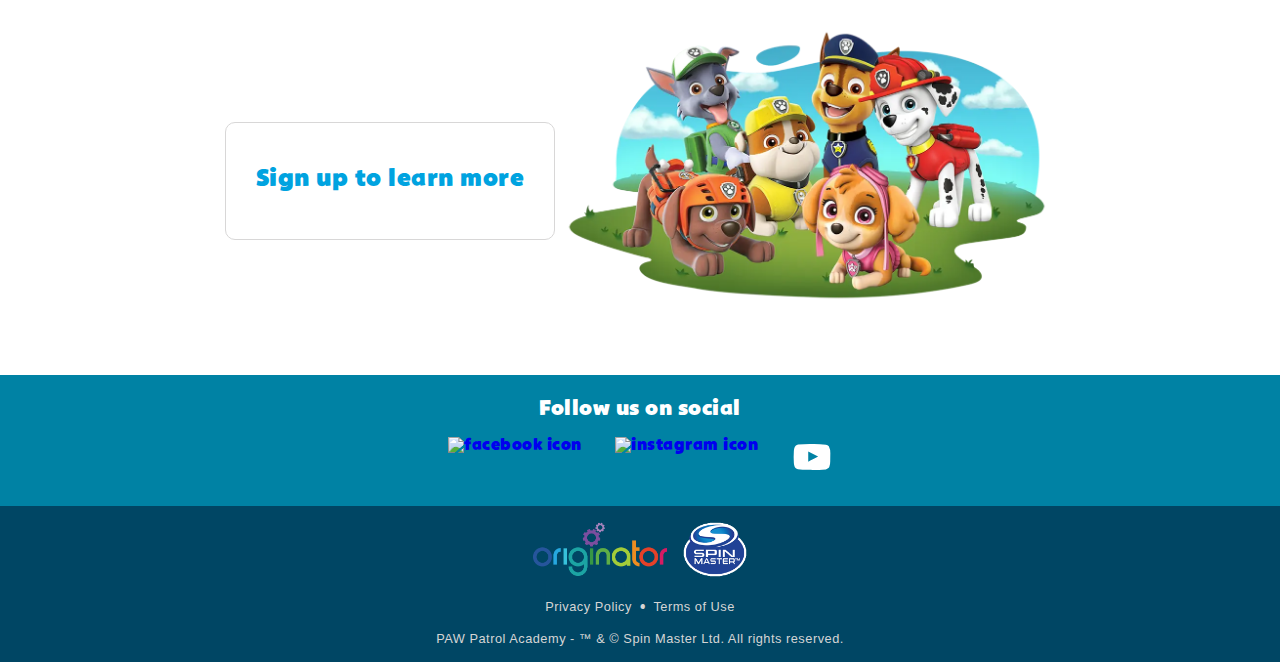
==== commit 81085307: "add js file to redirect users from certain utm params to app store - for testing fb ad link issues" ====
--- a/index.html
+++ b/index.html
@@ -1,9 +1,9 @@
 <!DOCTYPE html>
 <html lang="en">
 <head>
+    <script type="text/javascript" src="./js/storeredir.js"></script>
     <!-- OneTrust Cookies Consent Notice start for www.pawpatrolacademy.com -->
     <script type="text/javascript" src="https://cdn.cookielaw.org/consent/3f42219d-2f13-4404-b923-9d055a68d5d7/OtAutoBlock.js" ></script>
-    <!-- <script data-ot-ignore src="https://www.youtube.com/iframe_api"></script> -->
     <script src="https://cdn.cookielaw.org/scripttemplates/otSDKStub.js"  type="text/javascript" charset="UTF-8" data-domain-script="3f42219d-2f13-4404-b923-9d055a68d5d7" ></script>
     <script type="text/javascript">
         function OptanonWrapper() { }
@@ -23,24 +23,33 @@
     <meta name="description" content="PAW Patrol Academy for iOS and Android. REAL Educational content. It's learning unleashed!">
     <title>PAW Patrol Academy</title>
     <meta name="viewport" content="width=device-width, initial-scale=1" />
+
     <link href="./styles/styles.css" rel="stylesheet">
-    <link rel="icon" type="image/x-icon" href="https://www.pawpatrolacademy.com/assets/images/favicon.ico" />
+    <link rel="icon" type="image/x-icon" href="https://www.pawpatrolacademy.com/welcome/assets/images/favicon.ico" />
+
 	<link rel="stylesheet" type="text/css" href="https://cdn.jsdelivr.net/npm/slick-carousel@1.8.1/slick/slick.css"/>
 	<script type="text/javascript" src="//code.jquery.com/jquery-1.11.0.min.js" defer></script>
 	<script type="text/javascript" src="//code.jquery.com/jquery-migrate-1.2.1.min.js" defer></script>
 	<script type="text/javascript" src="https://cdn.jsdelivr.net/npm/slick-carousel@1.8.1/slick/slick.min.js" defer></script>
+
+    <script type="text/javascript" src="./js/accessibility.js" defer></script>
+    
+
+
 </head>
 <body>
     <!-- Google Tag Manager (noscript) -->
     <noscript><iframe src="https://www.googletagmanager.com/ns.html?id=GTM-PC2MQN3"
     height="0" width="0" style="display:none;visibility:hidden"></iframe></noscript>
     <!-- End Google Tag Manager (noscript) -->
+
     <div class="alert-bar">
         <p class="alert-bar__text">
             For iOS and Android devices
         </p>
     </div>
     <header class="header">        
+
         <div class="header__info">
             <h2 class="header__info-date">Coming Soon</h2>
             <h1 class="header__info-title">PAW Patrol Academy<span class="header__info-title--tm">&trade;</span></h1>
@@ -51,7 +60,7 @@
                     <p class="header__info-subtitle">REAL educational content.</p>
                 </div>
                 <!-- <img class="header__info-video" width="800" height="450" src="./assets/images/video/video-placeholder-paw.webp" alt="video screenshot" /> -->
-                <iframe class="header__info-video" width="800" height="450" src="https://www.youtube-nocookie.com/embed/TynJR_juXmk?rel=0&enablejsapi=1&modestbranding=1" title="YouTube video player" frameborder="0" allow="accelerometer; autoplay; clipboard-write; encrypted-media; gyroscope; picture-in-picture; web-share" allowfullscreen></iframe>
+                <iframe data-ot-ignore class="header__info-video" width="800" height="450" src="https://www.youtube-nocookie.com/embed/TynJR_juXmk?rel=0&enablejsapi=1&modestbranding=1" title="YouTube video player" frameborder="0" allow="accelerometer; autoplay; clipboard-write; encrypted-media; gyroscope; picture-in-picture; web-share" allowfullscreen></iframe>
                 <p class="header__info-subtitle header__info-subtitle--last">It's learning unleashed!</p>
             </div>
         </div>
@@ -183,5 +192,6 @@
 
     <script type="text/javascript" src="./js/carousel.js" defer></script>
     <script type="text/javascript" src="./js/checkformsubmit.js" defer></script>
+
 </body>
 </html>
--- a/styles/styles.css
+++ b/styles/styles.css
@@ -63,15 +63,16 @@
   }
 }
 
+#onetrust-consent-sdk * {
+  font-family: "Gotham Bold", Arial, Helvetica, sans-serif !important;
+}
+
 #onetrust-policy-text {
   color: rgb(114, 114, 114) !important;
-  font-family: "Gotham Bold", Arial, Helvetica, sans-serif !important;
-}
-
-#onetrust-button-group button {
-  border-radius: 100px;
-  font-weight: 300;
-  letter-spacing: 1px;
+}
+
+button#onetrust-pc-btn-handler {
+  background-color: #B2B4B2 !important;
 }
 
 .header {
@@ -91,6 +92,7 @@
     align-items: flex-start;
     justify-content: center;
     gap: 40px;
+    padding-bottom: 2.75rem;
   }
 }
 .header__info {
@@ -104,7 +106,7 @@
 @media screen and (min-width: 768px) {
   .header__info {
     max-width: 35.125rem;
-    padding: 1.625rem 0 2.5rem;
+    padding: 1.625rem 0 1.25rem;
     gap: 1.4rem;
   }
 }
@@ -119,15 +121,16 @@
   font-size: 1.625rem;
   color: #00a3e0;
   text-transform: uppercase;
-}
-@media screen and (min-width: 768px) {
+  text-align: center;
+}
+@media screen and (min-width: 768px) {
+  .header__info-date {
+    font-size: 1.9rem;
+  }
+}
+@media screen and (min-width: 1023px) {
   .header__info-date {
     font-size: 2.1875rem;
-  }
-}
-@media screen and (min-width: 1023px) {
-  .header__info-date {
-    text-transform: none;
     color: rgb(114, 114, 114);
   }
 }
@@ -146,13 +149,13 @@
   vertical-align: text-top;
 }
 .header__info-logo {
-  width: 10.5rem;
+  width: 7.75rem;
   -o-object-fit: contain;
      object-fit: contain;
 }
 @media screen and (min-width: 768px) {
   .header__info-logo {
-    width: 11.5rem;
+    width: 10rem;
   }
 }
 @media screen and (min-width: 1023px) {
@@ -181,9 +184,9 @@
 }
 @media screen and (min-width: 768px) {
   .header__info-video {
-    min-width: 35.125rem;
-    width: 562px;
-    height: 316px;
+    min-width: 30rem;
+    width: 480px;
+    height: 270px;
   }
 }
 @media screen and (min-width: 1023px) {
@@ -225,14 +228,21 @@
   max-width: 20rem;
   border: 1px solid rgb(216, 215, 215);
   border-radius: 10px;
-  margin: 0.46875rem 0;
-  padding: 1.875rem 1.875rem;
+  margin: 1.4rem 0 0.46875rem;
+  padding: 1.875rem 1.875rem 2.4375rem;
   position: relative;
   background-color: white;
 }
 @media screen and (min-width: 768px) {
   .header__form {
     max-width: 36.5625rem;
+    margin-top: 2.0833333333rem;
+  }
+}
+@media screen and (min-width: 1023px) {
+  .header__form {
+    padding-top: 2.625rem;
+    padding-bottom: 2.8125rem;
   }
 }
 @media screen and (min-width: 1023px) {
@@ -264,6 +274,7 @@
 .header__form-title {
   font-size: 1.4063rem;
   color: #00a3e0;
+  text-align: center;
 }
 @media screen and (min-width: 768px) {
   .header__form-title {
@@ -277,6 +288,186 @@
 @media screen and (min-width: 768px) {
   .header__form-subtitle {
     font-size: 1rem;
+  }
+}
+
+.form-inline {
+  display: flex;
+  flex-flow: column nowrap;
+  gap: 0.7rem;
+  max-width: 16.2rem;
+  margin: 0.2rem 1.3rem 0rem;
+}
+.form-inline--hide {
+  display: none;
+}
+.form-inline__input::-moz-placeholder {
+  font-family: Arial, Helvetica, sans-serif;
+  font-size: 0.9rem;
+  letter-spacing: normal;
+}
+.form-inline__warning, .form-inline__checkbox-label, .form-inline__input::placeholder {
+  font-family: Arial, Helvetica, sans-serif;
+  font-size: 0.9rem;
+  letter-spacing: normal;
+}
+.form-inline__warning {
+  color: rgb(204, 51, 0);
+  font-style: italic;
+  font-weight: 700;
+  line-height: 1.4rem;
+  padding: 0 0.1rem;
+}
+.form-inline__warning-hide {
+  display: none;
+}
+.form-inline__checkbox-container {
+  padding: 0 0.8rem;
+  display: flex;
+  flex-flow: row nowrap;
+}
+.form-inline__checkbox {
+  position: relative;
+  top: -0.7rem;
+  margin-right: 0.5rem;
+  width: 3rem;
+  height: 3rem;
+}
+.form-inline__checkbox-label {
+  color: black;
+  line-height: 1.4rem;
+  vertical-align: text-top;
+}
+.form-inline__input {
+  padding: 0.55rem 0.3rem;
+}
+.form-inline__button {
+  position: relative;
+  background-color: #00a3e0;
+  width: 12.7rem;
+  padding: 0.7rem 1rem;
+  border: none;
+  border-radius: 2rem;
+  font-family: "Bango Pro", "PPBango", sans-serif;
+  font-size: 1.625rem;
+  color: white;
+  align-self: center;
+}
+.form-inline__button:hover {
+  cursor: pointer;
+}
+.form-inline__button-loading {
+  width: 2rem;
+  vertical-align: text-bottom;
+}
+.form-inline__hide-misc {
+  display: none;
+}
+
+.form__success {
+  display: flex;
+  flex-flow: column nowrap;
+  align-items: center;
+  min-width: 18rem;
+}
+.form__success--hide {
+  display: none;
+}
+.form__success-copy {
+  text-align: center;
+  line-height: 1.4rem;
+}
+.form__success-copy-android-note {
+  font-family: Arial, Helvetica, sans-serif;
+}
+.form__success-icons-box {
+  display: flex;
+  flex-flow: column nowrap;
+  align-items: center;
+  gap: 0.7rem;
+  margin: 1rem 0;
+}
+.form__success-icon {
+  width: 9rem;
+}
+
+.form__error-copy {
+  color: rgb(204, 51, 0);
+  text-align: center;
+  font-family: "Bango Pro", "PPBango", Arial, Helvetica, sans-serif;
+  color: rgb(204, 51, 0);
+  line-height: 1.4rem;
+  padding: 0 0.1rem;
+}
+.form__error--hide {
+  display: none;
+}
+
+.download__container {
+  display: flex;
+  flex-flow: column nowrap;
+  justify-content: center;
+  align-items: center;
+  gap: 0.7375rem;
+  background: url("../assets/images/misc/bluebar2.webp") bottom center/cover;
+  padding: 1.4rem 0;
+  border-top: 0.1rem solid #accbda;
+  border-bottom: 0.1rem solid #accbda;
+}
+@media screen and (min-width: 768px) {
+  .download__container {
+    gap: 0.9rem;
+    border-width: 0.14rem 0;
+  }
+}
+.download__title {
+  font-size: 1.625rem;
+  color: white;
+  text-transform: uppercase;
+  text-shadow: 0px 0px 5px #00a3e0;
+}
+@media screen and (min-width: 768px) {
+  .download__title {
+    font-size: 1.9rem;
+  }
+}
+@media screen and (min-width: 1023px) {
+  .download__title {
+    font-size: 2.1875rem;
+  }
+}
+.download__icons-box {
+  display: flex;
+  gap: 1.2rem;
+}
+@media screen and (min-width: 768px) {
+  .download__icons-box {
+    gap: 1.5rem;
+  }
+}
+.download__icon {
+  width: 10rem;
+}
+@media screen and (min-width: 768px) {
+  .download__icon {
+    width: 12rem;
+  }
+}
+.download__upper {
+  /* must come after other "download__" CSS display directives so that display rule not overridden */
+  width: 100%;
+}
+@media screen and (min-width: 1023px) {
+  .download__upper {
+    display: none;
+  }
+}
+.download__lower {
+  display: none;
+}
+@media screen and (min-width: 1023px) {
+  .download__lower {
+    display: flex;
   }
 }
 
